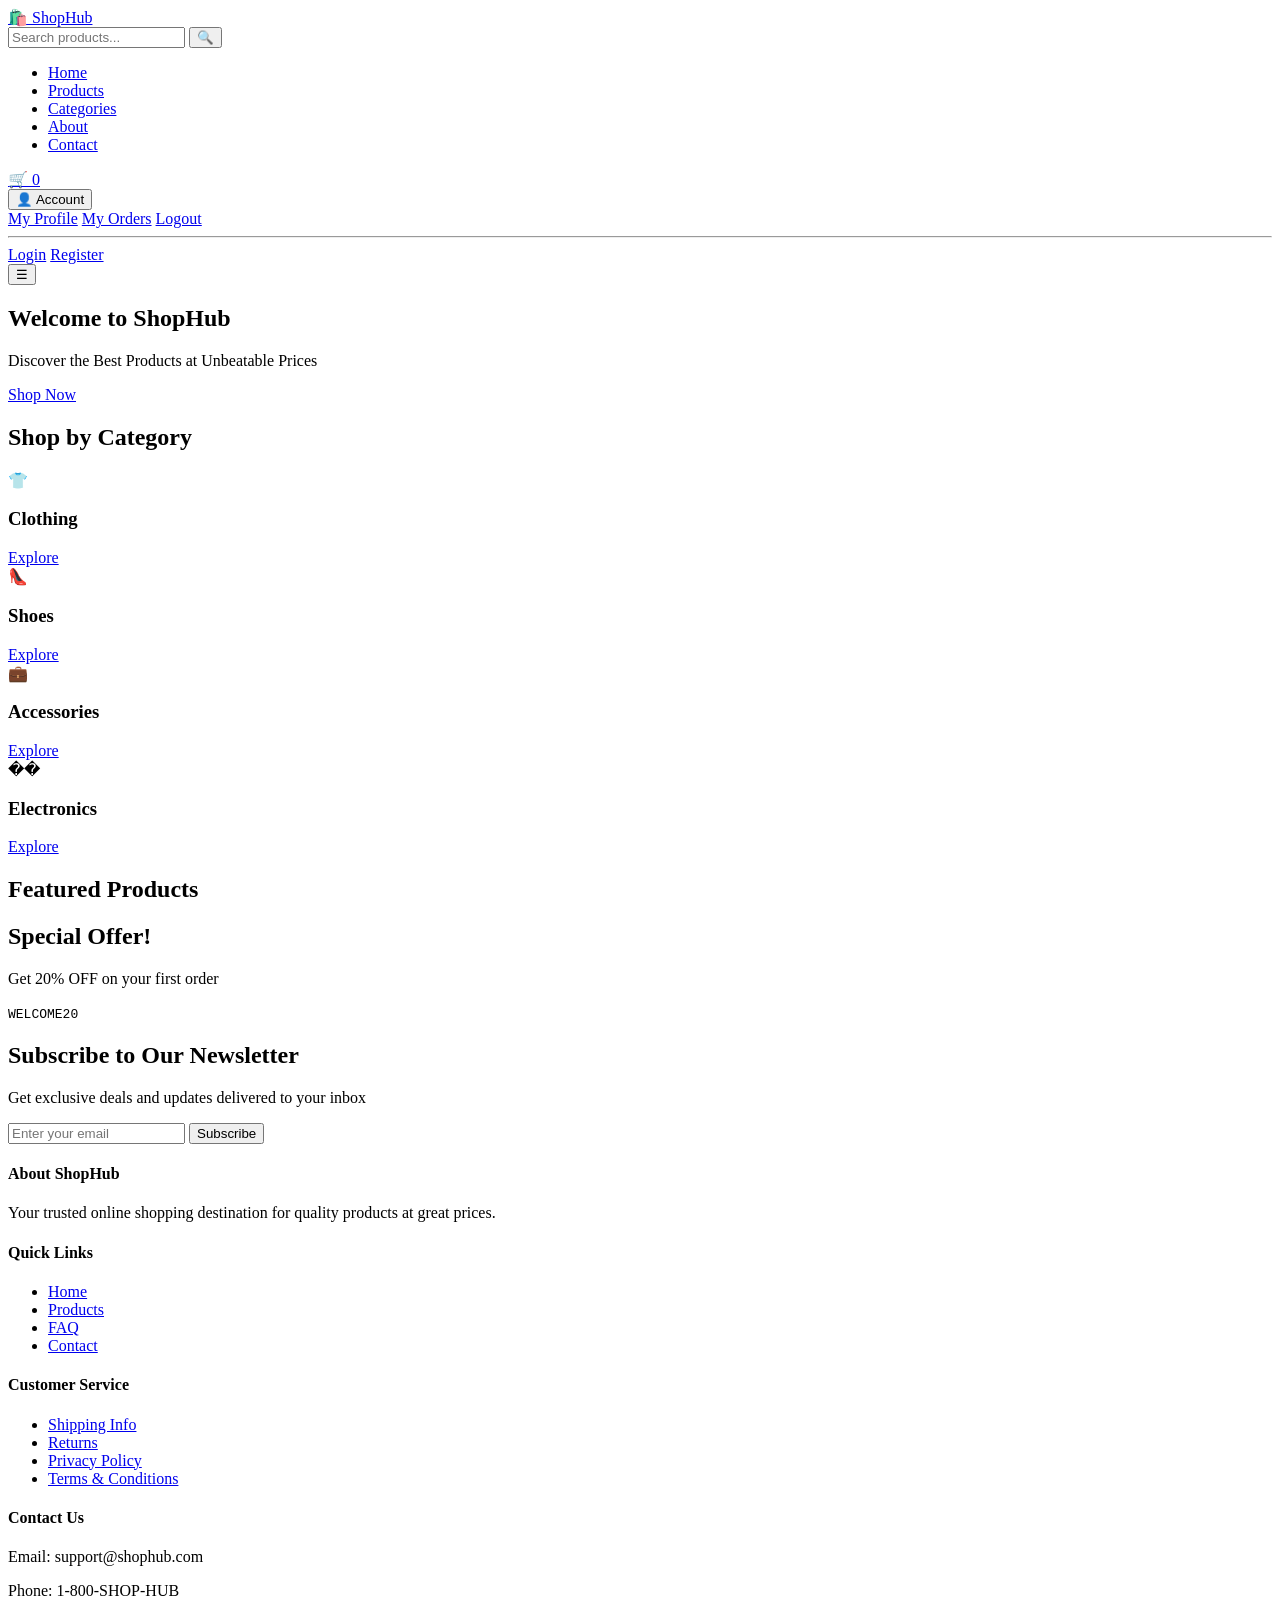
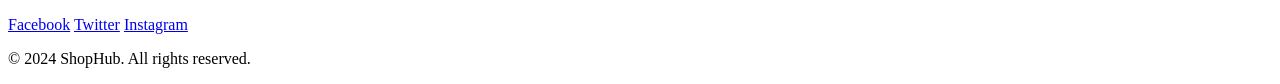
==== index.html @ 8fd5e882 "Add files via upload" ====
<!DOCTYPE html>
<html lang="en">
<head>
    <meta charset="UTF-8">
    <meta name="viewport" content="width=device-width, initial-scale=1.0">
    <title>ShopHub - Premium Online Store</title>
    <link rel="stylesheet" href="css/styles.css">
    <link rel="stylesheet" href="css/header.css">
    <link rel="stylesheet" href="css/footer.css">
    <link rel="stylesheet" href="css/responsive.css">
</head>
<body>
    <!-- Header Navigation -->
    <header class="header" id="header">
        <nav class="navbar">
            <div class="nav-container">
                <!-- Logo -->
                <div class="logo">
                    <a href="index.html">
                        <span class="logo-icon">🛍️</span>
                        <span class="logo-text">ShopHub</span>
                    </a>
                </div>

                <!-- Search Bar -->
                <div class="search-bar">
                    <input type="text" id="searchInput" placeholder="Search products..." class="search-input">
                    <button class="search-btn">🔍</button>
                </div>

                <!-- Nav Links -->
                <ul class="nav-links">
                    <li><a href="index.html" class="active">Home</a></li>
                    <li><a href="pages/products.html">Products</a></li>
                    <li><a href="#">Categories</a></li>
                    <li><a href="#">About</a></li>
                    <li><a href="#">Contact</a></li>
                </ul>

                <!-- User Menu -->
                <div class="user-menu">
                    <a href="pages/cart.html" class="cart-icon">
                        🛒 <span class="cart-count" id="cartCount">0</span>
                    </a>
                    <div class="dropdown">
                        <button class="user-btn" id="userBtn">👤 Account</button>
                        <div class="dropdown-content" id="userDropdown">
                            <a href="pages/profile.html">My Profile</a>
                            <a href="pages/orders.html">My Orders</a>
                            <a href="#" onclick="logout()">Logout</a>
                            <hr>
                            <a href="pages/login.html">Login</a>
                            <a href="pages/register.html">Register</a>
                        </div>
                    </div>
                    <button class="menu-toggle" id="menuToggle">☰</button>
                </div>
            </div>
        </nav>
    </header>

    <!-- Hero Section -->
    <section class="hero">
        <div class="hero-content">
            <h1>Welcome to ShopHub</h1>
            <p>Discover the Best Products at Unbeatable Prices</p>
            <a href="pages/products.html" class="btn btn-primary btn-large">Shop Now</a>
        </div>
    </section>

    <!-- Featured Categories -->
    <section class="featured-categories">
        <div class="container">
            <h2>Shop by Category</h2>
            <div class="categories-grid">
                <div class="category-card">
                    <div class="category-icon">👕</div>
                    <h3>Clothing</h3>
                    <a href="pages/products.html?category=clothing">Explore</a>
                </div>
                <div class="category-card">
                    <div class="category-icon">👠</div>
                    <h3>Shoes</h3>
                    <a href="pages/products.html?category=shoes">Explore</a>
                </div>
                <div class="category-card">
                    <div class="category-icon">💼</div>
                    <h3>Accessories</h3>
                    <a href="pages/products.html?category=accessories">Explore</a>
                </div>
                <div class="category-card">
                    <div class="category-icon">��</div>
                    <h3>Electronics</h3>
                    <a href="pages/products.html?category=electronics">Explore</a>
                </div>
            </div>
        </div>
    </section>

    <!-- Featured Products -->
    <section class="featured-products">
        <div class="container">
            <h2>Featured Products</h2>
            <div class="products-grid" id="featuredProducts">
                <!-- Loaded via JavaScript -->
            </div>
        </div>
    </section>

    <!-- Promotional Banner -->
    <section class="promo-banner">
        <div class="container">
            <div class="promo-content">
                <h2>Special Offer!</h2>
                <p>Get 20% OFF on your first order</p>
                <code class="promo-code">WELCOME20</code>
            </div>
        </div>
    </section>

    <!-- Newsletter Section -->
    <section class="newsletter">
        <div class="container">
            <h2>Subscribe to Our Newsletter</h2>
            <p>Get exclusive deals and updates delivered to your inbox</p>
            <form class="newsletter-form" id="newsletterForm">
                <input type="email" placeholder="Enter your email" required>
                <button type="submit" class="btn btn-primary">Subscribe</button>
            </form>
        </div>
    </section>

    <!-- Footer -->
    <footer class="footer" id="footer">
        <div class="container">
            <div class="footer-grid">
                <div class="footer-section">
                    <h4>About ShopHub</h4>
                    <p>Your trusted online shopping destination for quality products at great prices.</p>
                </div>
                <div class="footer-section">
                    <h4>Quick Links</h4>
                    <ul>
                        <li><a href="#">Home</a></li>
                        <li><a href="#">Products</a></li>
                        <li><a href="#">FAQ</a></li>
                        <li><a href="#">Contact</a></li>
                    </ul>
                </div>
                <div class="footer-section">
                    <h4>Customer Service</h4>
                    <ul>
                        <li><a href="#">Shipping Info</a></li>
                        <li><a href="#">Returns</a></li>
                        <li><a href="#">Privacy Policy</a></li>
                        <li><a href="#">Terms & Conditions</a></li>
                    </ul>
                </div>
                <div class="footer-section">
                    <h4>Contact Us</h4>
                    <p>Email: support@shophub.com</p>
                    <p>Phone: 1-800-SHOP-HUB</p>
                    <div class="social-links">
                        <a href="#">Facebook</a>
                        <a href="#">Twitter</a>
                        <a href="#">Instagram</a>
                    </div>
                </div>
            </div>
            <div class="footer-bottom">
                <p>&copy; 2024 ShopHub. All rights reserved.</p>
            </div>
        </div>
    </footer>

    <!-- Scripts -->
    <script src="js/utils.js"></script>
    <script src="js/api.js"></script>
    <script src="js/cart.js"></script>
    <script src="js/auth.js"></script>
    <script src="js/ui.js"></script>
    <script src="js/main.js"></script>
    <script>
        document.addEventListener('DOMContentLoaded', () => {
            // Load featured products
            loadFeaturedProducts();
            // Update cart count
            updateCartCount();
            // Setup user menu
            setupUserMenu();
        });

        function loadFeaturedProducts() {
            const products = getProducts().slice(0, 8);
            const container = document.getElementById('featuredProducts');
            
            container.innerHTML = products.map(product => `
                <div class="product-card">
                    <div class="product-image">
                        <img src="${product.image}" alt="${product.name}">
                        ${product.discount ? `<span class="discount-badge">-${product.discount}%</span>` : ''}
                    </div>
                    <div class="product-info">
                        <h3>${product.name}</h3>
                        <p class="product-category">${product.category}</p>
                        <div class="product-rating">
                            ${'⭐'.repeat(product.rating)}<span class="rating-text">${product.rating}/5</span>
                        </div>
                        <div class="product-price">
                            ${product.oldPrice ? `<span class="old-price">$${product.oldPrice}</span>` : ''}
                            <span class="current-price">$${product.price}</span>
                        </div>
                        <button class="btn btn-small" onclick="addToCart(${product.id})">Add to Cart</button>
                    </div>
                </div>
            `).join('');
        }

        function setupUserMenu() {
            const userBtn = document.getElementById('userBtn');
            const dropdown = document.getElementById('userDropdown');

            userBtn.addEventListener('click', () => {
                dropdown.classList.toggle('show');
            });

            window.addEventListener('click', (e) => {
                if (!e.target.matches('.user-btn')) {
                    dropdown.classList.remove('show');
                }
            });
        }
    </script>
</body>
</html>
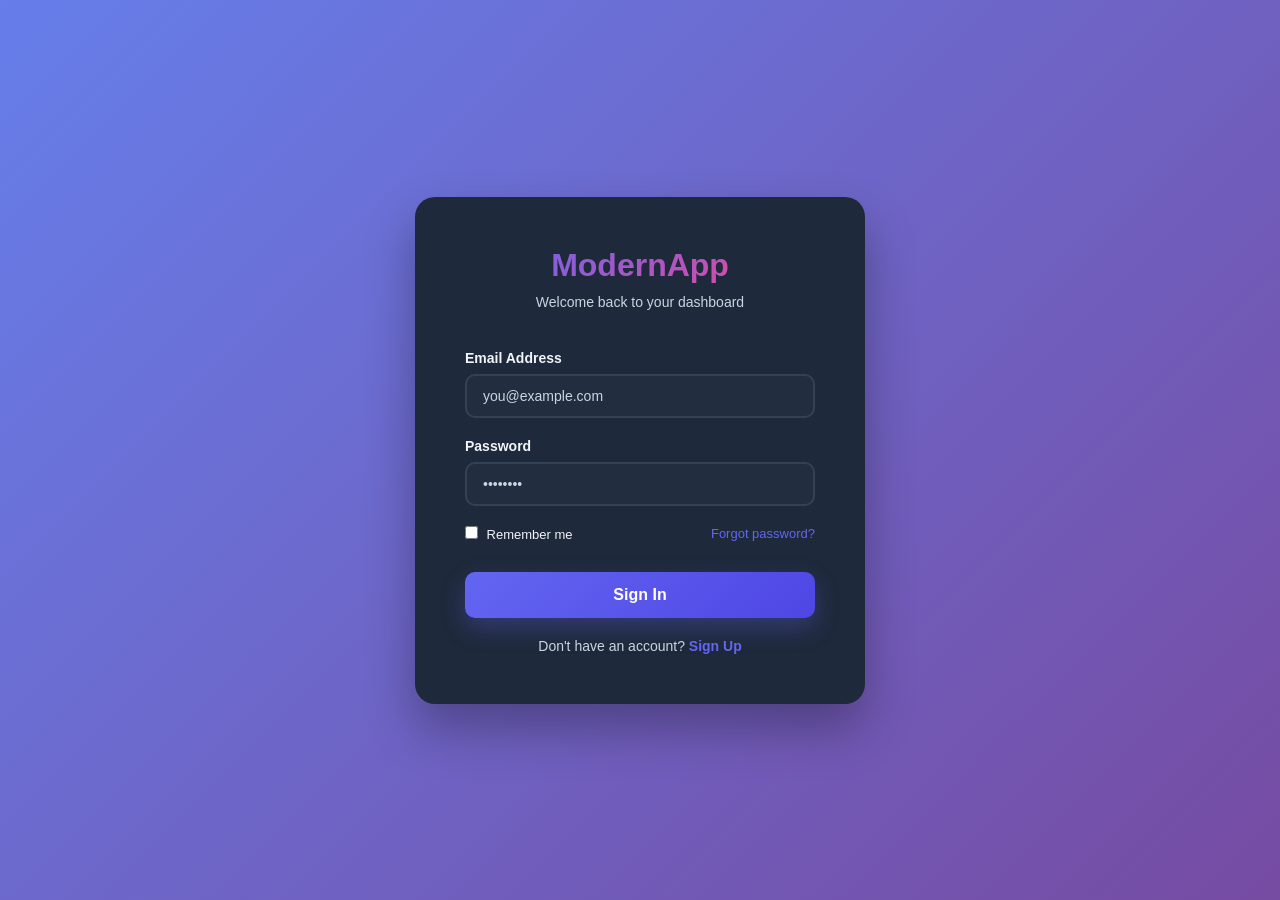
==== commit c960ce89: "Add files via upload" ====
--- a/index.html
+++ b/index.html
@@ -1,235 +1,1947 @@
-<!DOCTYPE html>
-<html lang="en">
-<head>
-    <meta charset="UTF-8">
-    <meta name="viewport" content="width=device-width, initial-scale=1.0">
-    <title>ShopHub - Premium Online Store</title>
-    <link rel="stylesheet" href="css/styles.css">
-    <link rel="stylesheet" href="css/header.css">
-    <link rel="stylesheet" href="css/footer.css">
-    <link rel="stylesheet" href="css/responsive.css">
-</head>
-<body>
-    <!-- Header Navigation -->
-    <header class="header" id="header">
-        <nav class="navbar">
-            <div class="nav-container">
-                <!-- Logo -->
-                <div class="logo">
-                    <a href="index.html">
-                        <span class="logo-icon">🛍️</span>
-                        <span class="logo-text">ShopHub</span>
-                    </a>
-                </div>
-
-                <!-- Search Bar -->
-                <div class="search-bar">
-                    <input type="text" id="searchInput" placeholder="Search products..." class="search-input">
-                    <button class="search-btn">🔍</button>
-                </div>
-
-                <!-- Nav Links -->
-                <ul class="nav-links">
-                    <li><a href="index.html" class="active">Home</a></li>
-                    <li><a href="pages/products.html">Products</a></li>
-                    <li><a href="#">Categories</a></li>
-                    <li><a href="#">About</a></li>
-                    <li><a href="#">Contact</a></li>
-                </ul>
-
-                <!-- User Menu -->
-                <div class="user-menu">
-                    <a href="pages/cart.html" class="cart-icon">
-                        🛒 <span class="cart-count" id="cartCount">0</span>
-                    </a>
-                    <div class="dropdown">
-                        <button class="user-btn" id="userBtn">👤 Account</button>
-                        <div class="dropdown-content" id="userDropdown">
-                            <a href="pages/profile.html">My Profile</a>
-                            <a href="pages/orders.html">My Orders</a>
-                            <a href="#" onclick="logout()">Logout</a>
-                            <hr>
-                            <a href="pages/login.html">Login</a>
-                            <a href="pages/register.html">Register</a>
-                        </div>
-                    </div>
-                    <button class="menu-toggle" id="menuToggle">☰</button>
-                </div>
-            </div>
-        </nav>
-    </header>
-
-    <!-- Hero Section -->
-    <section class="hero">
-        <div class="hero-content">
-            <h1>Welcome to ShopHub</h1>
-            <p>Discover the Best Products at Unbeatable Prices</p>
-            <a href="pages/products.html" class="btn btn-primary btn-large">Shop Now</a>
-        </div>
-    </section>
-
-    <!-- Featured Categories -->
-    <section class="featured-categories">
-        <div class="container">
-            <h2>Shop by Category</h2>
-            <div class="categories-grid">
-                <div class="category-card">
-                    <div class="category-icon">👕</div>
-                    <h3>Clothing</h3>
-                    <a href="pages/products.html?category=clothing">Explore</a>
-                </div>
-                <div class="category-card">
-                    <div class="category-icon">👠</div>
-                    <h3>Shoes</h3>
-                    <a href="pages/products.html?category=shoes">Explore</a>
-                </div>
-                <div class="category-card">
-                    <div class="category-icon">💼</div>
-                    <h3>Accessories</h3>
-                    <a href="pages/products.html?category=accessories">Explore</a>
-                </div>
-                <div class="category-card">
-                    <div class="category-icon">��</div>
-                    <h3>Electronics</h3>
-                    <a href="pages/products.html?category=electronics">Explore</a>
-                </div>
-            </div>
-        </div>
-    </section>
-
-    <!-- Featured Products -->
-    <section class="featured-products">
-        <div class="container">
-            <h2>Featured Products</h2>
-            <div class="products-grid" id="featuredProducts">
-                <!-- Loaded via JavaScript -->
-            </div>
-        </div>
-    </section>
-
-    <!-- Promotional Banner -->
-    <section class="promo-banner">
-        <div class="container">
-            <div class="promo-content">
-                <h2>Special Offer!</h2>
-                <p>Get 20% OFF on your first order</p>
-                <code class="promo-code">WELCOME20</code>
-            </div>
-        </div>
-    </section>
-
-    <!-- Newsletter Section -->
-    <section class="newsletter">
-        <div class="container">
-            <h2>Subscribe to Our Newsletter</h2>
-            <p>Get exclusive deals and updates delivered to your inbox</p>
-            <form class="newsletter-form" id="newsletterForm">
-                <input type="email" placeholder="Enter your email" required>
-                <button type="submit" class="btn btn-primary">Subscribe</button>
-            </form>
-        </div>
-    </section>
-
-    <!-- Footer -->
-    <footer class="footer" id="footer">
-        <div class="container">
-            <div class="footer-grid">
-                <div class="footer-section">
-                    <h4>About ShopHub</h4>
-                    <p>Your trusted online shopping destination for quality products at great prices.</p>
-                </div>
-                <div class="footer-section">
-                    <h4>Quick Links</h4>
-                    <ul>
-                        <li><a href="#">Home</a></li>
-                        <li><a href="#">Products</a></li>
-                        <li><a href="#">FAQ</a></li>
-                        <li><a href="#">Contact</a></li>
-                    </ul>
-                </div>
-                <div class="footer-section">
-                    <h4>Customer Service</h4>
-                    <ul>
-                        <li><a href="#">Shipping Info</a></li>
-                        <li><a href="#">Returns</a></li>
-                        <li><a href="#">Privacy Policy</a></li>
-                        <li><a href="#">Terms & Conditions</a></li>
-                    </ul>
-                </div>
-                <div class="footer-section">
-                    <h4>Contact Us</h4>
-                    <p>Email: support@shophub.com</p>
-                    <p>Phone: 1-800-SHOP-HUB</p>
-                    <div class="social-links">
-                        <a href="#">Facebook</a>
-                        <a href="#">Twitter</a>
-                        <a href="#">Instagram</a>
-                    </div>
-                </div>
-            </div>
-            <div class="footer-bottom">
-                <p>&copy; 2024 ShopHub. All rights reserved.</p>
-            </div>
-        </div>
-    </footer>
-
-    <!-- Scripts -->
-    <script src="js/utils.js"></script>
-    <script src="js/api.js"></script>
-    <script src="js/cart.js"></script>
-    <script src="js/auth.js"></script>
-    <script src="js/ui.js"></script>
-    <script src="js/main.js"></script>
-    <script>
-        document.addEventListener('DOMContentLoaded', () => {
-            // Load featured products
-            loadFeaturedProducts();
-            // Update cart count
-            updateCartCount();
-            // Setup user menu
-            setupUserMenu();
-        });
-
-        function loadFeaturedProducts() {
-            const products = getProducts().slice(0, 8);
-            const container = document.getElementById('featuredProducts');
-            
-            container.innerHTML = products.map(product => `
-                <div class="product-card">
-                    <div class="product-image">
-                        <img src="${product.image}" alt="${product.name}">
-                        ${product.discount ? `<span class="discount-badge">-${product.discount}%</span>` : ''}
-                    </div>
-                    <div class="product-info">
-                        <h3>${product.name}</h3>
-                        <p class="product-category">${product.category}</p>
-                        <div class="product-rating">
-                            ${'⭐'.repeat(product.rating)}<span class="rating-text">${product.rating}/5</span>
-                        </div>
-                        <div class="product-price">
-                            ${product.oldPrice ? `<span class="old-price">$${product.oldPrice}</span>` : ''}
-                            <span class="current-price">$${product.price}</span>
-                        </div>
-                        <button class="btn btn-small" onclick="addToCart(${product.id})">Add to Cart</button>
-                    </div>
-                </div>
-            `).join('');
-        }
-
-        function setupUserMenu() {
-            const userBtn = document.getElementById('userBtn');
-            const dropdown = document.getElementById('userDropdown');
-
-            userBtn.addEventListener('click', () => {
-                dropdown.classList.toggle('show');
-            });
-
-            window.addEventListener('click', (e) => {
-                if (!e.target.matches('.user-btn')) {
-                    dropdown.classList.remove('show');
-                }
-            });
-        }
-    </script>
-</body>
+<!DOCTYPE html>
+<html lang="en">
+<head>
+    <meta charset="UTF-8">
+    <meta name="viewport" content="width=device-width, initial-scale=1.0">
+    <title>ModernApp - Dashboard</title>
+    <style>
+        * {
+            margin: 0;
+            padding: 0;
+            box-sizing: border-box;
+        }
+
+        :root {
+            --primary-color: #6366f1;
+            --primary-dark: #4f46e5;
+            --secondary-color: #ec4899;
+            --success-color: #10b981;
+            --warning-color: #f59e0b;
+            --danger-color: #ef4444;
+            --dark-bg: #0f172a;
+            --card-bg: #1e293b;
+            --text-primary: #f1f5f9;
+            --text-secondary: #cbd5e1;
+            --border-color: #334155;
+        }
+
+        body {
+            font-family: 'Segoe UI', Tahoma, Geneva, Verdana, sans-serif;
+            background: linear-gradient(135deg, #0f172a 0%, #1e1b4b 100%);
+            color: var(--text-primary);
+            min-height: 100vh;
+            overflow-x: hidden;
+        }
+
+        /* ============ LOGIN PAGE ============ */
+        .login-container {
+            display: flex;
+            justify-content: center;
+            align-items: center;
+            min-height: 100vh;
+            padding: 20px;
+            background: linear-gradient(135deg, #667eea 0%, #764ba2 100%);
+        }
+
+        .login-box {
+            background: var(--card-bg);
+            border-radius: 20px;
+            padding: 50px;
+            width: 100%;
+            max-width: 450px;
+            box-shadow: 0 25px 50px rgba(0, 0, 0, 0.3);
+            animation: slideIn 0.5s ease-out;
+        }
+
+        @keyframes slideIn {
+            from {
+                opacity: 0;
+                transform: translateY(-30px);
+            }
+            to {
+                opacity: 1;
+                transform: translateY(0);
+            }
+        }
+
+        .login-header {
+            text-align: center;
+            margin-bottom: 40px;
+        }
+
+        .login-header h1 {
+            font-size: 32px;
+            margin-bottom: 10px;
+            background: linear-gradient(135deg, var(--primary-color), var(--secondary-color));
+            -webkit-background-clip: text;
+            -webkit-text-fill-color: transparent;
+            background-clip: text;
+        }
+
+        .login-header p {
+            color: var(--text-secondary);
+            font-size: 14px;
+        }
+
+        .form-group {
+            margin-bottom: 20px;
+        }
+
+        .form-group label {
+            display: block;
+            margin-bottom: 8px;
+            color: var(--text-primary);
+            font-weight: 600;
+            font-size: 14px;
+        }
+
+        .form-group input {
+            width: 100%;
+            padding: 12px 16px;
+            border: 2px solid var(--border-color);
+            border-radius: 10px;
+            background: rgba(71, 85, 105, 0.1);
+            color: var(--text-primary);
+            font-size: 14px;
+            transition: all 0.3s ease;
+        }
+
+        .form-group input:focus {
+            outline: none;
+            border-color: var(--primary-color);
+            background: rgba(99, 102, 241, 0.1);
+            box-shadow: 0 0 0 3px rgba(99, 102, 241, 0.1);
+        }
+
+        .form-group input::placeholder {
+            color: var(--text-secondary);
+        }
+
+        .remember-forgot {
+            display: flex;
+            justify-content: space-between;
+            align-items: center;
+            margin-bottom: 30px;
+            font-size: 13px;
+        }
+
+        .remember-forgot input[type="checkbox"] {
+            width: auto;
+            margin-right: 5px;
+            cursor: pointer;
+        }
+
+        .remember-forgot a {
+            color: var(--primary-color);
+            text-decoration: none;
+            transition: color 0.3s ease;
+        }
+
+        .remember-forgot a:hover {
+            color: var(--secondary-color);
+        }
+
+        .login-btn {
+            width: 100%;
+            padding: 14px;
+            background: linear-gradient(135deg, var(--primary-color), var(--primary-dark));
+            color: white;
+            border: none;
+            border-radius: 10px;
+            font-size: 16px;
+            font-weight: 600;
+            cursor: pointer;
+            transition: all 0.3s ease;
+            box-shadow: 0 10px 25px rgba(99, 102, 241, 0.3);
+        }
+
+        .login-btn:hover {
+            transform: translateY(-2px);
+            box-shadow: 0 15px 35px rgba(99, 102, 241, 0.4);
+        }
+
+        .login-btn:active {
+            transform: translateY(0);
+        }
+
+        .signup-link {
+            text-align: center;
+            margin-top: 20px;
+            font-size: 14px;
+            color: var(--text-secondary);
+        }
+
+        .signup-link a {
+            color: var(--primary-color);
+            text-decoration: none;
+            font-weight: 600;
+            transition: color 0.3s ease;
+        }
+
+        .signup-link a:hover {
+            color: var(--secondary-color);
+        }
+
+        /* ============ MAIN APP ============ */
+        .app-container {
+            display: none;
+            background: linear-gradient(135deg, #0f172a 0%, #1e1b4b 100%);
+            min-height: 100vh;
+        }
+
+        .app-container.show {
+            display: flex;
+        }
+
+        /* Sidebar */
+        .sidebar {
+            width: 280px;
+            background: var(--card-bg);
+            border-right: 1px solid var(--border-color);
+            padding: 30px 20px;
+            position: fixed;
+            height: 100vh;
+            overflow-y: auto;
+            box-shadow: 2px 0 15px rgba(0, 0, 0, 0.2);
+        }
+
+        .sidebar::-webkit-scrollbar {
+            width: 6px;
+        }
+
+        .sidebar::-webkit-scrollbar-track {
+            background: transparent;
+        }
+
+        .sidebar::-webkit-scrollbar-thumb {
+            background: var(--border-color);
+            border-radius: 3px;
+        }
+
+        .logo {
+            display: flex;
+            align-items: center;
+            gap: 10px;
+            margin-bottom: 40px;
+            font-size: 24px;
+            font-weight: 700;
+            background: linear-gradient(135deg, var(--primary-color), var(--secondary-color));
+            -webkit-background-clip: text;
+            -webkit-text-fill-color: transparent;
+            background-clip: text;
+        }
+
+        .nav-menu {
+            list-style: none;
+            margin-bottom: 30px;
+        }
+
+        .nav-item {
+            margin-bottom: 10px;
+        }
+
+        .nav-link {
+            display: flex;
+            align-items: center;
+            gap: 12px;
+            padding: 12px 16px;
+            color: var(--text-secondary);
+            text-decoration: none;
+            border-radius: 10px;
+            transition: all 0.3s ease;
+            cursor: pointer;
+            font-size: 15px;
+        }
+
+        .nav-link:hover {
+            background: rgba(99, 102, 241, 0.1);
+            color: var(--primary-color);
+        }
+
+        .nav-link.active {
+            background: linear-gradient(135deg, rgba(99, 102, 241, 0.2), rgba(236, 72, 153, 0.1));
+            color: var(--primary-color);
+            font-weight: 600;
+        }
+
+        .nav-link svg {
+            width: 20px;
+            height: 20px;
+        }
+
+        .sidebar-footer {
+            border-top: 1px solid var(--border-color);
+            padding-top: 20px;
+            margin-top: 20px;
+        }
+
+        .logout-btn {
+            width: 100%;
+            padding: 10px;
+            background: rgba(239, 68, 68, 0.1);
+            color: var(--danger-color);
+            border: 1px solid var(--danger-color);
+            border-radius: 8px;
+            cursor: pointer;
+            font-weight: 600;
+            transition: all 0.3s ease;
+            font-size: 14px;
+        }
+
+        .logout-btn:hover {
+            background: var(--danger-color);
+            color: white;
+        }
+
+        /* Main Content */
+        .main-content {
+            margin-left: 280px;
+            padding: 40px;
+            flex: 1;
+        }
+
+        .header {
+            display: flex;
+            justify-content: space-between;
+            align-items: center;
+            margin-bottom: 40px;
+        }
+
+        .header-left h1 {
+            font-size: 32px;
+            margin-bottom: 5px;
+        }
+
+        .header-left p {
+            color: var(--text-secondary);
+            font-size: 14px;
+        }
+
+        .header-right {
+            display: flex;
+            gap: 20px;
+            align-items: center;
+        }
+
+        .search-box {
+            background: var(--card-bg);
+            border: 1px solid var(--border-color);
+            border-radius: 10px;
+            padding: 10px 16px;
+            width: 300px;
+            color: var(--text-primary);
+            font-size: 14px;
+        }
+
+        .search-box::placeholder {
+            color: var(--text-secondary);
+        }
+
+        .user-avatar {
+            width: 45px;
+            height: 45px;
+            border-radius: 50%;
+            background: linear-gradient(135deg, var(--primary-color), var(--secondary-color));
+            display: flex;
+            align-items: center;
+            justify-content: center;
+            font-size: 20px;
+            font-weight: 600;
+            cursor: pointer;
+            transition: transform 0.3s ease;
+        }
+
+        .user-avatar:hover {
+            transform: scale(1.1);
+        }
+
+        /* Content Grid */
+        .content-grid {
+            display: grid;
+            grid-template-columns: repeat(auto-fit, minmax(300px, 1fr));
+            gap: 20px;
+            margin-bottom: 30px;
+        }
+
+        .card {
+            background: var(--card-bg);
+            border: 1px solid var(--border-color);
+            border-radius: 15px;
+            padding: 25px;
+            transition: all 0.3s ease;
+            position: relative;
+            overflow: hidden;
+        }
+
+        .card::before {
+            content: '';
+            position: absolute;
+            top: 0;
+            left: 0;
+            right: 0;
+            height: 3px;
+            background: linear-gradient(90deg, var(--primary-color), var(--secondary-color));
+            transform: scaleX(0);
+            transform-origin: left;
+            transition: transform 0.3s ease;
+        }
+
+        .card:hover {
+            border-color: var(--primary-color);
+            box-shadow: 0 10px 30px rgba(99, 102, 241, 0.1);
+            transform: translateY(-5px);
+        }
+
+        .card:hover::before {
+            transform: scaleX(1);
+        }
+
+        .card-title {
+            display: flex;
+            align-items: center;
+            gap: 10px;
+            margin-bottom: 15px;
+            font-size: 16px;
+            font-weight: 600;
+            color: var(--text-primary);
+        }
+
+        .card-icon {
+            width: 30px;
+            height: 30px;
+            background: rgba(99, 102, 241, 0.1);
+            border-radius: 8px;
+            display: flex;
+            align-items: center;
+            justify-content: center;
+            font-size: 16px;
+        }
+
+        .card-value {
+            font-size: 32px;
+            font-weight: 700;
+            background: linear-gradient(135deg, var(--primary-color), var(--secondary-color));
+            -webkit-background-clip: text;
+            -webkit-text-fill-color: transparent;
+            background-clip: text;
+            margin-bottom: 10px;
+        }
+
+        .card-subtitle {
+            color: var(--text-secondary);
+            font-size: 13px;
+        }
+
+        /* Wallet Card Special Styling */
+        .wallet-card {
+            grid-column: span 1;
+            background: linear-gradient(135deg, var(--card-bg), rgba(99, 102, 241, 0.05));
+            border: 2px solid var(--primary-color);
+        }
+
+        .wallet-card:hover {
+            box-shadow: 0 10px 30px rgba(99, 102, 241, 0.2);
+        }
+
+        .wallet-actions {
+            display: flex;
+            gap: 10px;
+            margin-top: 20px;
+        }
+
+        .wallet-btn {
+            flex: 1;
+            padding: 8px 12px;
+            background: rgba(99, 102, 241, 0.1);
+            border: 1px solid var(--primary-color);
+            color: var(--primary-color);
+            border-radius: 8px;
+            font-size: 12px;
+            font-weight: 600;
+            cursor: pointer;
+            transition: all 0.3s ease;
+        }
+
+        .wallet-btn:hover {
+            background: var(--primary-color);
+            color: white;
+        }
+
+        /* Sections */
+        .section {
+            display: none;
+        }
+
+        .section.active {
+            display: block;
+            animation: fadeIn 0.3s ease-out;
+        }
+
+        @keyframes fadeIn {
+            from {
+                opacity: 0;
+                transform: translateY(10px);
+            }
+            to {
+                opacity: 1;
+                transform: translateY(0);
+            }
+        }
+
+        /* Dashboard Section */
+        .stats-grid {
+            display: grid;
+            grid-template-columns: repeat(4, 1fr);
+            gap: 20px;
+            margin-bottom: 30px;
+        }
+
+        .stat-card {
+            background: var(--card-bg);
+            padding: 20px;
+            border-radius: 12px;
+            border: 1px solid var(--border-color);
+            text-align: center;
+        }
+
+        .stat-label {
+            color: var(--text-secondary);
+            font-size: 13px;
+            margin-bottom: 8px;
+        }
+
+        .stat-value {
+            font-size: 28px;
+            font-weight: 700;
+            color: var(--primary-color);
+        }
+
+        /* Profile Section */
+        .profile-header {
+            background: var(--card-bg);
+            border-radius: 15px;
+            padding: 40px;
+            margin-bottom: 30px;
+            text-align: center;
+            border: 1px solid var(--border-color);
+        }
+
+        .profile-avatar {
+            width: 120px;
+            height: 120px;
+            border-radius: 50%;
+            background: linear-gradient(135deg, var(--primary-color), var(--secondary-color));
+            display: flex;
+            align-items: center;
+            justify-content: center;
+            font-size: 50px;
+            margin: 0 auto 20px;
+            box-shadow: 0 10px 30px rgba(99, 102, 241, 0.3);
+        }
+
+        .profile-name {
+            font-size: 28px;
+            font-weight: 700;
+            margin-bottom: 5px;
+        }
+
+        .profile-email {
+            color: var(--text-secondary);
+            margin-bottom: 20px;
+        }
+
+        .profile-stats {
+            display: grid;
+            grid-template-columns: repeat(3, 1fr);
+            gap: 20px;
+            margin-top: 30px;
+            padding-top: 30px;
+            border-top: 1px solid var(--border-color);
+        }
+
+        .profile-stat {
+            text-align: center;
+        }
+
+        .profile-stat-value {
+            font-size: 24px;
+            font-weight: 700;
+            color: var(--primary-color);
+            margin-bottom: 5px;
+        }
+
+        .profile-stat-label {
+            color: var(--text-secondary);
+            font-size: 13px;
+        }
+
+        .profile-details {
+            display: grid;
+            grid-template-columns: repeat(2, 1fr);
+            gap: 20px;
+            margin-bottom: 30px;
+        }
+
+        .profile-field {
+            background: var(--card-bg);
+            padding: 20px;
+            border-radius: 12px;
+            border: 1px solid var(--border-color);
+        }
+
+        .profile-field label {
+            display: block;
+            color: var(--text-secondary);
+            font-size: 12px;
+            margin-bottom: 8px;
+            font-weight: 600;
+            text-transform: uppercase;
+        }
+
+        .profile-field input,
+        .profile-field select {
+            width: 100%;
+            padding: 10px;
+            background: rgba(71, 85, 105, 0.1);
+            border: 1px solid var(--border-color);
+            border-radius: 8px;
+            color: var(--text-primary);
+            font-size: 14px;
+        }
+
+        .profile-field input:focus,
+        .profile-field select:focus {
+            outline: none;
+            border-color: var(--primary-color);
+            background: rgba(99, 102, 241, 0.1);
+        }
+
+        .profile-actions {
+            display: flex;
+            gap: 15px;
+            margin-top: 30px;
+        }
+
+        .btn-primary,
+        .btn-secondary {
+            flex: 1;
+            padding: 12px 20px;
+            border-radius: 10px;
+            font-weight: 600;
+            font-size: 14px;
+            cursor: pointer;
+            transition: all 0.3s ease;
+            border: none;
+        }
+
+        .btn-primary {
+            background: linear-gradient(135deg, var(--primary-color), var(--primary-dark));
+            color: white;
+            box-shadow: 0 10px 25px rgba(99, 102, 241, 0.3);
+        }
+
+        .btn-primary:hover {
+            transform: translateY(-2px);
+            box-shadow: 0 15px 35px rgba(99, 102, 241, 0.4);
+        }
+
+        .btn-secondary {
+            background: rgba(99, 102, 241, 0.1);
+            color: var(--primary-color);
+            border: 1px solid var(--primary-color);
+        }
+
+        .btn-secondary:hover {
+            background: rgba(99, 102, 241, 0.2);
+        }
+
+        /* Wallet Section */
+        .wallet-container {
+            display: grid;
+            grid-template-columns: repeat(2, 1fr);
+            gap: 30px;
+        }
+
+        .wallet-main {
+            grid-column: 1 / -1;
+        }
+
+        .wallet-card-big {
+            background: linear-gradient(135deg, var(--primary-color), var(--secondary-color));
+            border-radius: 20px;
+            padding: 40px;
+            color: white;
+            box-shadow: 0 20px 50px rgba(99, 102, 241, 0.3);
+            position: relative;
+            overflow: hidden;
+        }
+
+        .wallet-card-big::before {
+            content: '';
+            position: absolute;
+            top: -50%;
+            right: -50%;
+            width: 400px;
+            height: 400px;
+            background: rgba(255, 255, 255, 0.1);
+            border-radius: 50%;
+        }
+
+        .wallet-card-big-content {
+            position: relative;
+            z-index: 1;
+        }
+
+        .wallet-label {
+            font-size: 12px;
+            opacity: 0.9;
+            margin-bottom: 10px;
+            text-transform: uppercase;
+            letter-spacing: 1px;
+        }
+
+        .wallet-balance {
+            font-size: 48px;
+            font-weight: 700;
+            margin-bottom: 30px;
+        }
+
+        .wallet-details {
+            display: flex;
+            justify-content: space-between;
+            align-items: flex-end;
+        }
+
+        .wallet-info {
+            display: flex;
+            gap: 20px;
+        }
+
+        .wallet-info-item {
+            display: flex;
+            flex-direction: column;
+        }
+
+        .wallet-info-label {
+            font-size: 10px;
+            opacity: 0.8;
+            text-transform: uppercase;
+            letter-spacing: 0.5px;
+            margin-bottom: 5px;
+        }
+
+        .wallet-info-value {
+            font-size: 16px;
+            font-weight: 600;
+        }
+
+        .wallet-operations {
+            display: grid;
+            grid-template-columns: repeat(2, 1fr);
+            gap: 20px;
+        }
+
+        .wallet-op-card {
+            background: var(--card-bg);
+            padding: 20px;
+            border-radius: 12px;
+            border: 1px solid var(--border-color);
+            display: flex;
+            align-items: center;
+            gap: 15px;
+            cursor: pointer;
+            transition: all 0.3s ease;
+        }
+
+        .wallet-op-card:hover {
+            border-color: var(--primary-color);
+            box-shadow: 0 10px 30px rgba(99, 102, 241, 0.1);
+            transform: translateY(-5px);
+        }
+
+        .wallet-op-icon {
+            width: 50px;
+            height: 50px;
+            background: rgba(99, 102, 241, 0.1);
+            border-radius: 10px;
+            display: flex;
+            align-items: center;
+            justify-content: center;
+            font-size: 24px;
+        }
+
+        .wallet-op-info h3 {
+            font-size: 14px;
+            margin-bottom: 3px;
+        }
+
+        .wallet-op-info p {
+            font-size: 12px;
+            color: var(--text-secondary);
+        }
+
+        .transaction-list {
+            background: var(--card-bg);
+            border-radius: 12px;
+            padding: 20px;
+            border: 1px solid var(--border-color);
+            grid-column: 1 / -1;
+        }
+
+        .transaction-list h3 {
+            margin-bottom: 20px;
+        }
+
+        .transaction-item {
+            display: flex;
+            justify-content: space-between;
+            align-items: center;
+            padding: 15px 0;
+            border-bottom: 1px solid var(--border-color);
+        }
+
+        .transaction-item:last-child {
+            border-bottom: none;
+        }
+
+        .transaction-left {
+            display: flex;
+            gap: 12px;
+            align-items: center;
+        }
+
+        .transaction-icon {
+            width: 40px;
+            height: 40px;
+            background: rgba(99, 102, 241, 0.1);
+            border-radius: 8px;
+            display: flex;
+            align-items: center;
+            justify-content: center;
+            font-size: 18px;
+        }
+
+        .transaction-info h4 {
+            font-size: 14px;
+            margin-bottom: 3px;
+        }
+
+        .transaction-info p {
+            font-size: 12px;
+            color: var(--text-secondary);
+        }
+
+        .transaction-amount {
+            font-weight: 700;
+            font-size: 15px;
+        }
+
+        .transaction-amount.income {
+            color: var(--success-color);
+        }
+
+        .transaction-amount.expense {
+            color: var(--danger-color);
+        }
+
+        /* Toast Notifications */
+        .toast {
+            position: fixed;
+            bottom: 20px;
+            right: 20px;
+            background: var(--card-bg);
+            border: 1px solid var(--border-color);
+            padding: 16px 20px;
+            border-radius: 10px;
+            color: var(--text-primary);
+            box-shadow: 0 10px 30px rgba(0, 0, 0, 0.2);
+            animation: slideInUp 0.3s ease-out;
+            z-index: 2000;
+        }
+
+        @keyframes slideInUp {
+            from {
+                opacity: 0;
+                transform: translateY(50px);
+            }
+            to {
+                opacity: 1;
+                transform: translateY(0);
+            }
+        }
+
+        .toast.success {
+            border-color: var(--success-color);
+            background: rgba(16, 185, 129, 0.1);
+            color: var(--success-color);
+        }
+
+        .toast.error {
+            border-color: var(--danger-color);
+            background: rgba(239, 68, 68, 0.1);
+            color: var(--danger-color);
+        }
+
+        /* Responsive */
+        @media (max-width: 1200px) {
+            .stats-grid {
+                grid-template-columns: repeat(2, 1fr);
+            }
+
+            .profile-details {
+                grid-template-columns: 1fr;
+            }
+        }
+
+        @media (max-width: 768px) {
+            .sidebar {
+                position: fixed;
+                left: -280px;
+                z-index: 1000;
+                height: 100vh;
+                transition: left 0.3s ease;
+            }
+
+            .sidebar.active {
+                left: 0;
+            }
+
+            .main-content {
+                margin-left: 0;
+                padding: 20px;
+            }
+
+            .content-grid {
+                grid-template-columns: 1fr;
+            }
+
+            .stats-grid {
+                grid-template-columns: repeat(2, 1fr);
+            }
+
+            .header {
+                flex-direction: column;
+                gap: 20px;
+            }
+
+            .search-box {
+                width: 100%;
+            }
+
+            .wallet-container {
+                grid-template-columns: 1fr;
+            }
+
+            .profile-stats {
+                grid-template-columns: 1fr;
+            }
+
+            .wallet-operations {
+                grid-template-columns: 1fr;
+            }
+        }
+
+        @media (max-width: 480px) {
+            .sidebar {
+                width: 100%;
+                padding: 20px;
+            }
+
+            .login-box {
+                padding: 30px 20px;
+            }
+
+            .header-left h1 {
+                font-size: 24px;
+            }
+
+            .wallet-balance {
+                font-size: 32px;
+            }
+
+            .profile-avatar {
+                width: 80px;
+                height: 80px;
+                font-size: 36px;
+            }
+
+            .profile-name {
+                font-size: 20px;
+            }
+
+            .profile-field {
+                padding: 15px;
+            }
+        }
+    </style>
+</head>
+<body>
+    <!-- Login Page -->
+    <div class="login-container" id="loginPage">
+        <div class="login-box">
+            <div class="login-header">
+                <h1>ModernApp</h1>
+                <p>Welcome back to your dashboard</p>
+            </div>
+            <form id="loginForm">
+                <div class="form-group">
+                    <label for="email">Email Address</label>
+                    <input 
+                        type="email" 
+                        id="email" 
+                        placeholder="you@example.com" 
+                        required
+                    >
+                </div>
+                <div class="form-group">
+                    <label for="password">Password</label>
+                    <input 
+                        type="password" 
+                        id="password" 
+                        placeholder="••••••••" 
+                        required
+                    >
+                </div>
+                <div class="remember-forgot">
+                    <label>
+                        <input type="checkbox" id="remember"> Remember me
+                    </label>
+                    <a href="#">Forgot password?</a>
+                </div>
+                <button type="submit" class="login-btn">Sign In</button>
+            </form>
+            <div class="signup-link">
+                Don't have an account? <a href="#">Sign Up</a>
+            </div>
+        </div>
+    </div>
+
+    <!-- Main App -->
+    <div class="app-container" id="appContainer">
+        <!-- Sidebar -->
+        <aside class="sidebar" id="sidebar">
+            <div class="logo">
+                <span>📱</span>
+                <span>ModernApp</span>
+            </div>
+            <nav>
+                <ul class="nav-menu">
+                    <li class="nav-item">
+                        <a class="nav-link active" onclick="showSection('dashboard')">
+                            <span>📊</span>
+                            Dashboard
+                        </a>
+                    </li>
+                    <li class="nav-item">
+                        <a class="nav-link" onclick="showSection('profile')">
+                            <span>👤</span>
+                            Profile
+                        </a>
+                    </li>
+                    <li class="nav-item">
+                        <a class="nav-link" onclick="showSection('wallet')">
+                            <span>💳</span>
+                            Wallet
+                        </a>
+                    </li>
+                    <li class="nav-item">
+                        <a class="nav-link" onclick="showSection('settings')">
+                            <span>⚙️</span>
+                            Settings
+                        </a>
+                    </li>
+                </ul>
+            </nav>
+            <div class="sidebar-footer">
+                <button class="logout-btn" onclick="logout()">Logout</button>
+            </div>
+        </aside>
+
+        <!-- Main Content -->
+        <div class="main-content">
+            <!-- Header -->
+            <div class="header">
+                <div class="header-left">
+                    <h1>Welcome back, <span id="displayName">User</span>!</h1>
+                    <p id="headerDate"></p>
+                </div>
+                <div class="header-right">
+                    <input type="text" class="search-box" placeholder="Search...">
+                    <div class="user-avatar" onclick="showSection('profile')" id="userInitial">U</div>
+                </div>
+            </div>
+
+            <!-- Dashboard Section -->
+            <section class="section active" id="dashboardSection">
+                <div class="stats-grid">
+                    <div class="stat-card">
+                        <div class="stat-label">Total Balance</div>
+                        <div class="stat-value" id="totalBalance">$5,240.50</div>
+                    </div>
+                    <div class="stat-card">
+                        <div class="stat-label">Income</div>
+                        <div class="stat-value" style="color: var(--success-color);">$2,500.00</div>
+                    </div>
+                    <div class="stat-card">
+                        <div class="stat-label">Expenses</div>
+                        <div class="stat-value" style="color: var(--danger-color);">$850.00</div>
+                    </div>
+                    <div class="stat-card">
+                        <div class="stat-label">Savings</div>
+                        <div class="stat-value" style="color: var(--warning-color);">$1,890.50</div>
+                    </div>
+                </div>
+
+                <div class="content-grid">
+                    <div class="card wallet-card">
+                        <div class="card-title">
+                            <div class="card-icon">💳</div>
+                            Wallet
+                        </div>
+                        <div class="card-value">$5,240.50</div>
+                        <div class="card-subtitle">Your available balance</div>
+                        <div class="wallet-actions">
+                            <button class="wallet-btn" onclick="addFunds()">+ Add Funds</button>
+                            <button class="wallet-btn" onclick="withdraw()">Withdraw</button>
+                        </div>
+                    </div>
+
+                    <div class="card">
+                        <div class="card-title">
+                            <div class="card-icon">📈</div>
+                            Performance
+                        </div>
+                        <div class="card-value">+12.5%</div>
+                        <div class="card-subtitle">Month-over-month growth</div>
+                    </div>
+
+                    <div class="card">
+                        <div class="card-title">
+                            <div class="card-icon">🎯</div>
+                            Goals
+                        </div>
+                        <div class="card-value">3/5</div>
+                        <div class="card-subtitle">Completed this month</div>
+                    </div>
+                </div>
+            </section>
+
+            <!-- Profile Section -->
+            <section class="section" id="profileSection">
+                <div class="profile-header">
+                    <div class="profile-avatar" id="profileAvatar">U</div>
+                    <h2 class="profile-name" id="profileName">John Doe</h2>
+                    <p class="profile-email" id="profileEmail">john@example.com</p>
+                    <div class="profile-stats">
+                        <div class="profile-stat">
+                            <div class="profile-stat-value">48</div>
+                            <div class="profile-stat-label">Transactions</div>
+                        </div>
+                        <div class="profile-stat">
+                            <div class="profile-stat-value">$12,450</div>
+                            <div class="profile-stat-label">Total Spent</div>
+                        </div>
+                        <div class="profile-stat">
+                            <div class="profile-stat-value">256 Days</div>
+                            <div class="profile-stat-label">Member</div>
+                        </div>
+                    </div>
+                </div>
+
+                <div class="profile-details">
+                    <div class="profile-field">
+                        <label>First Name</label>
+                        <input type="text" value="John" id="firstName">
+                    </div>
+                    <div class="profile-field">
+                        <label>Last Name</label>
+                        <input type="text" value="Doe" id="lastName">
+                    </div>
+                    <div class="profile-field">
+                        <label>Email Address</label>
+                        <input type="email" value="john@example.com" id="profileEmailInput">
+                    </div>
+                    <div class="profile-field">
+                        <label>Phone Number</label>
+                        <input type="tel" value="+1 (555) 123-4567" id="phoneNumber">
+                    </div>
+                    <div class="profile-field">
+                        <label>Location</label>
+                        <input type="text" value="San Francisco, USA" id="location">
+                    </div>
+                    <div class="profile-field">
+                        <label>Profession</label>
+                        <input type="text" value="Software Developer" id="profession">
+                    </div>
+                </div>
+
+                <div class="profile-actions">
+                    <button class="btn-primary" onclick="saveProfile()">Save Changes</button>
+                    <button class="btn-secondary" onclick="resetProfile()">Reset</button>
+                </div>
+            </section>
+
+            <!-- Wallet Section -->
+            <section class="section" id="walletSection">
+                <div class="wallet-container">
+                    <div class="wallet-main">
+                        <div class="wallet-card-big">
+                            <div class="wallet-card-big-content">
+                                <div class="wallet-label">Total Balance</div>
+                                <div class="wallet-balance" id="walletBalance">$5,240.50</div>
+                                <div class="wallet-details">
+                                    <div class="wallet-info">
+                                        <div class="wallet-info-item">
+                                            <span class="wallet-info-label">Card Number</span>
+                                            <span class="wallet-info-value">•••• •••• •••• 4829</span>
+                                        </div>
+                                        <div class="wallet-info-item">
+                                            <span class="wallet-info-label">Valid Thru</span>
+                                            <span class="wallet-info-value">12/26</span>
+                                        </div>
+                                    </div>
+                                    <div>💳</div>
+                                </div>
+                            </div>
+                        </div>
+                    </div>
+
+                    <div class="wallet-operations">
+                        <div class="wallet-op-card" onclick="addFunds()">
+                            <div class="wallet-op-icon">➕</div>
+                            <div class="wallet-op-info">
+                                <h3>Add Funds</h3>
+                                <p>Top up your account</p>
+                            </div>
+                        </div>
+                        <div class="wallet-op-card" onclick="withdraw()">
+                            <div class="wallet-op-icon">➖</div>
+                            <div class="wallet-op-info">
+                                <h3>Withdraw</h3>
+                                <p>Transfer money out</p>
+                            </div>
+                        </div>
+                        <div class="wallet-op-card" onclick="transfer()">
+                            <div class="wallet-op-icon">↔️</div>
+                            <div class="wallet-op-info">
+                                <h3>Transfer</h3>
+                                <p>Send to others</p>
+                            </div>
+                        </div>
+                        <div class="wallet-op-card" onclick="requestMoney()">
+                            <div class="wallet-op-icon">🔔</div>
+                            <div class="wallet-op-info">
+                                <h3>Request Money</h3>
+                                <p>Ask for payment</p>
+                            </div>
+                        </div>
+                    </div>
+
+                    <div class="transaction-list">
+                        <h3>Recent Transactions</h3>
+                        <div id="transactionsList"></div>
+                    </div>
+                </div>
+            </section>
+
+            <!-- Settings Section -->
+            <section class="section" id="settingsSection">
+                <div class="card">
+                    <h2 style="margin-bottom: 20px;">Settings</h2>
+                    <div style="display: grid; grid-template-columns: repeat(2, 1fr); gap: 20px;">
+                        <div class="profile-field">
+                            <label>Theme</label>
+                            <select id="themeSelect">
+                                <option>Dark (Current)</option>
+                                <option>Light</option>
+                                <option>Auto</option>
+                            </select>
+                        </div>
+                        <div class="profile-field">
+                            <label>Language</label>
+                            <select>
+                                <option>English</option>
+                                <option>Spanish</option>
+                                <option>French</option>
+                            </select>
+                        </div>
+                        <div class="profile-field">
+                            <label>Two-Factor Authentication</label>
+                            <select>
+                                <option>Enabled</option>
+                                <option>Disabled</option>
+                            </select>
+                        </div>
+                        <div class="profile-field">
+                            <label>Notifications</label>
+                            <select>
+                                <option>All</option>
+                                <option>Important Only</option>
+                                <option>None</option>
+                            </select>
+                        </div>
+                    </div>
+                    <div class="profile-actions" style="margin-top: 30px;">
+                        <button class="btn-primary" onclick="saveSettings()">Save Settings</button>
+                        <button class="btn-secondary" onclick="showToast('Settings reset to defaults', 'success')">Reset to Defaults</button>
+                    </div>
+                </div>
+            </section>
+        </div>
+    </div>
+
+    <script>
+        // ============================================================================
+        // MODERN APP - COMPLETE JAVASCRIPT APPLICATION
+        // ============================================================================
+
+        /**
+         * Application State Management
+         */
+        const AppState = {
+            user: {
+                id: null,
+                name: 'John Doe',
+                email: 'john@example.com',
+                firstName: 'John',
+                lastName: 'Doe',
+                phone: '+1 (555) 123-4567',
+                location: 'San Francisco, USA',
+                profession: 'Software Developer',
+                avatar: '👤',
+                joinDate: '2024-01-15',
+                isLoggedIn: false,
+                theme: 'dark'
+            },
+            wallet: {
+                balance: 5240.50,
+                cardNumber: '4829',
+                expiryDate: '12/26',
+                cardHolder: 'John Doe',
+                currency: 'USD'
+            },
+            transactions: [
+                { id: 1, type: 'income', description: 'Salary Deposit', amount: 2500, date: 'Mar 10', icon: '📥', status: 'completed' },
+                { id: 2, type: 'expense', description: 'Grocery Store', amount: 85.50, date: 'Mar 9', icon: '🛒', status: 'completed' },
+                { id: 3, type: 'expense', description: 'Gas Station', amount: 45.00, date: 'Mar 8', icon: '⛽', status: 'completed' },
+                { id: 4, type: 'income', description: 'Freelance Project', amount: 350, date: 'Mar 7', icon: '💼', status: 'completed' },
+                { id: 5, type: 'expense', description: 'Netflix Subscription', amount: 15.99, date: 'Mar 5', icon: '🎬', status: 'completed' }
+            ],
+            settings: {
+                twoFactorAuth: true,
+                emailNotifications: true,
+                pushNotifications: false,
+                autoSave: true,
+                language: 'en',
+                theme: 'dark'
+            },
+            currentSection: 'dashboard'
+        };
+
+        /**
+         * ============================================================================
+         * STORAGE MANAGEMENT
+         * ============================================================================
+         */
+
+        const Storage = {
+            set: (key, value) => {
+                try {
+                    localStorage.setItem(key, JSON.stringify(value));
+                    return true;
+                } catch (error) {
+                    console.error('Storage error:', error);
+                    return false;
+                }
+            },
+
+            get: (key, defaultValue = null) => {
+                try {
+                    const item = localStorage.getItem(key);
+                    return item ? JSON.parse(item) : defaultValue;
+                } catch (error) {
+                    console.error('Storage error:', error);
+                    return defaultValue;
+                }
+            },
+
+            remove: (key) => {
+                try {
+                    localStorage.removeItem(key);
+                    return true;
+                } catch (error) {
+                    console.error('Storage error:', error);
+                    return false;
+                }
+            },
+
+            loadState: () => {
+                const savedUser = Storage.get('appUser');
+                const savedWallet = Storage.get('appWallet');
+                const savedSettings = Storage.get('appSettings');
+                const savedTransactions = Storage.get('appTransactions');
+
+                if (savedUser) AppState.user = { ...AppState.user, ...savedUser };
+                if (savedWallet) AppState.wallet = { ...AppState.wallet, ...savedWallet };
+                if (savedSettings) AppState.settings = { ...AppState.settings, ...savedSettings };
+                if (savedTransactions) AppState.transactions = savedTransactions;
+            },
+
+            saveState: () => {
+                Storage.set('appUser', AppState.user);
+                Storage.set('appWallet', AppState.wallet);
+                Storage.set('appSettings', AppState.settings);
+                Storage.set('appTransactions', AppState.transactions);
+            }
+        };
+
+        /**
+         * ============================================================================
+         * AUTHENTICATION MODULE
+         * ============================================================================
+         */
+
+        const Auth = {
+            isValidEmail: (email) => {
+                const emailRegex = /^[^\s@]+@[^\s@]+\.[^\s@]+$/;
+                return emailRegex.test(email);
+            },
+
+            isStrongPassword: (password) => {
+                return password.length >= 6;
+            },
+
+            login: (email, password) => {
+                if (!Auth.isValidEmail(email)) {
+                    return { success: false, message: 'Invalid email format' };
+                }
+
+                if (!Auth.isStrongPassword(password)) {
+                    return { success: false, message: 'Password must be at least 6 characters' };
+                }
+
+                AppState.user.email = email;
+                AppState.user.isLoggedIn = true;
+                AppState.user.id = Math.random().toString(36).substr(2, 9);
+
+                const namePart = email.split('@')[0].split('.');
+                AppState.user.firstName = namePart[0].charAt(0).toUpperCase() + namePart[0].slice(1);
+                AppState.user.lastName = namePart[1] ? namePart[1].charAt(0).toUpperCase() + namePart[1].slice(1) : 'User';
+                AppState.user.name = `${AppState.user.firstName} ${AppState.user.lastName}`;
+
+                Storage.saveState();
+                return { success: true, message: 'Login successful' };
+            },
+
+            logout: () => {
+                AppState.user.isLoggedIn = false;
+                Storage.remove('appUser');
+                Storage.remove('appWallet');
+                Storage.remove('appTransactions');
+                return { success: true, message: 'Logged out successfully' };
+            },
+
+            isLoggedIn: () => {
+                return AppState.user.isLoggedIn;
+            },
+
+            getCurrentUser: () => {
+                return AppState.user;
+            }
+        };
+
+        /**
+         * ============================================================================
+         * WALLET MODULE
+         * ============================================================================
+         */
+
+        const Wallet = {
+            getBalance: () => {
+                return AppState.wallet.balance;
+            },
+
+            addFunds: (amount, description = 'Funds Added') => {
+                if (!amount || isNaN(amount) || amount <= 0) {
+                    return { success: false, message: 'Invalid amount' };
+                }
+
+                const numAmount = parseFloat(amount);
+                AppState.wallet.balance += numAmount;
+
+                Wallet.addTransaction('income', description, numAmount);
+                Storage.saveState();
+
+                return { success: true, message: `$${numAmount.toFixed(2)} added successfully`, newBalance: AppState.wallet.balance };
+            },
+
+            withdraw: (amount, description = 'Withdrawal') => {
+                if (!amount || isNaN(amount) || amount <= 0) {
+                    return { success: false, message: 'Invalid amount' };
+                }
+
+                const numAmount = parseFloat(amount);
+
+                if (numAmount > AppState.wallet.balance) {
+                    return { success: false, message: 'Insufficient balance' };
+                }
+
+                AppState.wallet.balance -= numAmount;
+
+                Wallet.addTransaction('expense', description, numAmount);
+                Storage.saveState();
+
+                return { success: true, message: `$${numAmount.toFixed(2)} withdrawn successfully`, newBalance: AppState.wallet.balance };
+            },
+
+            transfer: (recipientEmail, amount, description = 'Transfer') => {
+                if (!recipientEmail || !amount || isNaN(amount) || amount <= 0) {
+                    return { success: false, message: 'Invalid transfer details' };
+                }
+
+                const numAmount = parseFloat(amount);
+
+                if (numAmount > AppState.wallet.balance) {
+                    return { success: false, message: 'Insufficient balance' };
+                }
+
+                AppState.wallet.balance -= numAmount;
+                Wallet.addTransaction('expense', `Transfer to ${recipientEmail}`, numAmount);
+                Storage.saveState();
+
+                return { success: true, message: `$${numAmount.toFixed(2)} transferred to ${recipientEmail}`, newBalance: AppState.wallet.balance };
+            },
+
+            addTransaction: (type, description, amount, icon = '💳') => {
+                const transaction = {
+                    id: Date.now(),
+                    type: type,
+                    description: description,
+                    amount: amount,
+                    date: new Date().toLocaleDateString('en-US', { month: 'short', day: 'numeric' }),
+                    icon: icon,
+                    status: 'completed',
+                    timestamp: new Date().toISOString()
+                };
+
+                AppState.transactions.unshift(transaction);
+                return transaction;
+            },
+
+            getTransactions: (limit = null) => {
+                return limit ? AppState.transactions.slice(0, limit) : AppState.transactions;
+            },
+
+            getFormattedBalance: () => {
+                return '$' + AppState.wallet.balance.toFixed(2).replace(/\B(?=(\d{3})+(?!\d))/g, ',');
+            },
+
+            getStats: () => {
+                const totalIncome = AppState.transactions
+                    .filter(t => t.type === 'income')
+                    .reduce((sum, t) => sum + t.amount, 0);
+
+                const totalExpense = AppState.transactions
+                    .filter(t => t.type === 'expense')
+                    .reduce((sum, t) => sum + t.amount, 0);
+
+                return {
+                    balance: AppState.wallet.balance,
+                    totalIncome: totalIncome,
+                    totalExpense: totalExpense,
+                    netSavings: totalIncome - totalExpense
+                };
+            }
+        };
+
+        /**
+         * ============================================================================
+         * USER PROFILE MODULE
+         * ============================================================================
+         */
+
+        const Profile = {
+            getProfile: () => {
+                return {
+                    ...AppState.user,
+                    initials: AppState.user.firstName.charAt(0) + AppState.user.lastName.charAt(0),
+                    fullName: `${AppState.user.firstName} ${AppState.user.lastName}`,
+                    joinedDaysAgo: Profile.calculateDaysAgo(AppState.user.joinDate)
+                };
+            },
+
+            updateProfile: (updates) => {
+                try {
+                    AppState.user = {
+                        ...AppState.user,
+                        ...updates
+                    };
+                    Storage.saveState();
+                    return { success: true, message: 'Profile updated successfully', user: AppState.user };
+                } catch (error) {
+                    return { success: false, message: 'Error updating profile' };
+                }
+            },
+
+            calculateDaysAgo: (joinDate) => {
+                const join = new Date(joinDate);
+                const now = new Date();
+                const diff = Math.floor((now - join) / (1000 * 60 * 60 * 24));
+                return diff;
+            },
+
+            getStats: () => {
+                return {
+                    transactions: AppState.transactions.length,
+                    totalSpent: AppState.transactions
+                        .filter(t => t.type === 'expense')
+                        .reduce((sum, t) => sum + t.amount, 0),
+                    memberDays: Profile.calculateDaysAgo(AppState.user.joinDate)
+                };
+            }
+        };
+
+        /**
+         * ============================================================================
+         * UI MODULE
+         * ============================================================================
+         */
+
+        const UI = {
+            showToast: (message, type = 'success', duration = 3000) => {
+                const toast = document.createElement('div');
+                toast.className = `toast ${type}`;
+                toast.textContent = message;
+                toast.style.animation = 'slideInUp 0.3s ease-out';
+
+                document.body.appendChild(toast);
+
+                setTimeout(() => {
+                    toast.style.opacity = '0';
+                    toast.style.transform = 'translateY(50px)';
+                    toast.style.transition = 'all 0.3s ease';
+
+                    setTimeout(() => toast.remove(), 300);
+                }, duration);
+            },
+
+            formatCurrency: (amount) => {
+                return '$' + amount.toFixed(2).replace(/\B(?=(\d{3})+(?!\d))/g, ',');
+            },
+
+            formatDate: (date) => {
+                return new Date(date).toLocaleDateString('en-US', {
+                    weekday: 'long',
+                    year: 'numeric',
+                    month: 'long',
+                    day: 'numeric'
+                });
+            }
+        };
+
+        /**
+         * ============================================================================
+         * APP CONTROLLER
+         * ============================================================================
+         */
+
+        const App = {
+            init: () => {
+                console.log('🚀 Initializing ModernApp...');
+
+                Storage.loadState();
+
+                if (Auth.isLoggedIn()) {
+                    App.showApp();
+                } else {
+                    App.showLoginPage();
+                }
+
+                App.setupEventListeners();
+                App.updateUI();
+
+                console.log('✅ ModernApp initialized successfully');
+            },
+
+            showLoginPage: () => {
+                document.getElementById('loginPage').style.display = 'flex';
+                document.getElementById('appContainer').classList.remove('show');
+            },
+
+            showApp: () => {
+                document.getElementById('loginPage').style.display = 'none';
+                document.getElementById('appContainer').classList.add('show');
+                App.updateUserDisplay();
+            },
+
+            setupEventListeners: () => {
+                const loginForm = document.getElementById('loginForm');
+                if (loginForm) {
+                    loginForm.addEventListener('submit', (e) => App.handleLogin(e));
+                }
+            },
+
+            handleLogin: (e) => {
+                e.preventDefault();
+
+                const email = document.getElementById('email').value;
+                const password = document.getElementById('password').value;
+
+                const result = Auth.login(email, password);
+
+                if (result.success) {
+                    document.getElementById('loginForm').reset();
+                    App.showApp();
+                    UI.showToast(result.message, 'success');
+                } else {
+                    UI.showToast(result.message, 'error');
+                }
+            },
+
+            updateUserDisplay: () => {
+                const profile = Profile.getProfile();
+
+                document.getElementById('displayName').textContent = profile.firstName;
+                document.getElementById('userInitial').textContent = profile.initials;
+                document.getElementById('profileAvatar').textContent = profile.initials;
+
+                document.getElementById('profileName').textContent = profile.fullName;
+                document.getElementById('profileEmail').textContent = profile.email;
+
+                document.getElementById('firstName').value = profile.firstName;
+                document.getElementById('lastName').value = profile.lastName;
+                document.getElementById('profileEmailInput').value = profile.email;
+                document.getElementById('phoneNumber').value = profile.phone;
+                document.getElementById('location').value = profile.location;
+                document.getElementById('profession').value = profile.profession;
+
+                const walletBalance = Wallet.getFormattedBalance();
+                document.querySelectorAll('[id*="Balance"]').forEach(el => {
+                    el.textContent = walletBalance;
+                });
+
+                App.updateStats();
+                App.loadTransactions();
+
+                document.getElementById('headerDate').textContent = UI.formatDate(new Date());
+            },
+
+            updateStats: () => {
+                const walletStats = Wallet.getStats();
+                const profileStats = Profile.getStats();
+
+                const statCards = document.querySelectorAll('.stat-value');
+                if (statCards.length >= 4) {
+                    statCards[0].textContent = UI.formatCurrency(walletStats.balance);
+                    statCards[1].textContent = UI.formatCurrency(walletStats.totalIncome);
+                    statCards[2].textContent = UI.formatCurrency(walletStats.totalExpense);
+                    statCards[3].textContent = UI.formatCurrency(walletStats.netSavings);
+                }
+
+                const profileStatValues = document.querySelectorAll('.profile-stat-value');
+                if (profileStatValues.length >= 3) {
+                    profileStatValues[0].textContent = profileStats.transactions;
+                    profileStatValues[1].textContent = UI.formatCurrency(profileStats.totalSpent);
+                    profileStatValues[2].textContent = `${profileStats.memberDays} Days`;
+                }
+            },
+
+            loadTransactions: () => {
+                const container = document.getElementById('transactionsList');
+                if (!container) return;
+
+                const transactions = Wallet.getTransactions();
+
+                if (transactions.length === 0) {
+                    container.innerHTML = '<p style="text-align: center; color: var(--text-secondary);">No transactions yet</p>';
+                    return;
+                }
+
+                const html = transactions.map(transaction => `
+                    <div class="transaction-item">
+                        <div class="transaction-left">
+                            <div class="transaction-icon">${transaction.icon}</div>
+                            <div class="transaction-info">
+                                <h4>${transaction.description}</h4>
+                                <p>${transaction.date}</p>
+                            </div>
+                        </div>
+                        <div class="transaction-amount ${transaction.type}">
+                            ${transaction.type === 'income' ? '+' : '-'}${UI.formatCurrency(transaction.amount)}
+                        </div>
+                    </div>
+                `).join('');
+
+                container.innerHTML = html;
+            },
+
+            updateUI: () => {
+                App.updateUserDisplay();
+                App.updateStats();
+                App.loadTransactions();
+            }
+        };
+
+        /**
+         * ============================================================================
+         * GLOBAL FUNCTIONS
+         * ============================================================================
+         */
+
+        window.addFunds = function() {
+            const amount = prompt('Enter amount to add (e.g., 100):');
+            if (amount) {
+                const result = Wallet.addFunds(amount, 'Funds Added');
+                if (result.success) {
+                    App.updateUI();
+                    UI.showToast(result.message, 'success');
+                } else {
+                    UI.showToast(result.message, 'error');
+                }
+            }
+        };
+
+        window.withdraw = function() {
+            const amount = prompt('Enter amount to withdraw (e.g., 100):');
+            if (amount) {
+                const result = Wallet.withdraw(amount, 'Withdrawal');
+                if (result.success) {
+                    App.updateUI();
+                    UI.showToast(result.message, 'success');
+                } else {
+                    UI.showToast(result.message, 'error');
+                }
+            }
+        };
+
+        window.transfer = function() {
+            const recipient = prompt('Enter recipient email:');
+            if (!recipient) return;
+
+            const amount = prompt('Enter amount to transfer:');
+            if (amount) {
+                const result = Wallet.transfer(recipient, amount);
+                if (result.success) {
+                    App.updateUI();
+                    UI.showToast(result.message, 'success');
+                } else {
+                    UI.showToast(result.message, 'error');
+                }
+            }
+        };
+
+        window.requestMoney = function() {
+            const requester = prompt('Enter email to request money from:');
+            if (!requester) return;
+
+            const amount = prompt('Enter amount to request:');
+            if (amount) {
+                UI.showToast(`Money request sent to ${requester}`, 'success');
+            }
+        };
+
+        window.showSection = function(sectionName) {
+            document.querySelectorAll('.section').forEach(section => {
+                section.classList.remove('active');
+            });
+
+            document.querySelectorAll('.nav-link').forEach(link => {
+                link.classList.remove('active');
+            });
+
+            const section = document.getElementById(sectionName + 'Section');
+            if (section) {
+                section.classList.add('active');
+                AppState.currentSection = sectionName;
+                Storage.saveState();
+            }
+
+            if (event && event.target) {
+                const navLink = event.target.closest('.nav-link');
+                if (navLink) navLink.classList.add('active');
+            }
+
+            const sidebar = document.getElementById('sidebar');
+            if (sidebar && window.innerWidth <= 768) {
+                sidebar.classList.remove('active');
+            }
+        };
+
+        window.logout = function() {
+            if (confirm('Are you sure you want to logout?')) {
+                const result = Auth.logout();
+                if (result.success) {
+                    App.showLoginPage();
+                    UI.showToast(result.message, 'success');
+                }
+            }
+        };
+
+        window.saveProfile = function() {
+            const updates = {
+                firstName: document.getElementById('firstName').value,
+                lastName: document.getElementById('lastName').value,
+                email: document.getElementById('profileEmailInput').value,
+                phone: document.getElementById('phoneNumber').value,
+                location: document.getElementById('location').value,
+                profession: document.getElementById('profession').value
+            };
+
+            const result = Profile.updateProfile(updates);
+
+            if (result.success) {
+                App.updateUserDisplay();
+                UI.showToast(result.message, 'success');
+            } else {
+                UI.showToast(result.message, 'error');
+            }
+        };
+
+        window.resetProfile = function() {
+            const profile = Profile.getProfile();
+            document.getElementById('firstName').value = profile.firstName;
+            document.getElementById('lastName').value = profile.lastName;
+            document.getElementById('profileEmailInput').value = profile.email;
+            document.getElementById('phoneNumber').value = profile.phone;
+            document.getElementById('location').value = profile.location;
+            document.getElementById('profession').value = profile.profession;
+
+            UI.showToast('Profile reset', 'success');
+        };
+
+        window.saveSettings = function() {
+            UI.showToast('Settings saved successfully!', 'success');
+        };
+
+        window.showToast = function(message, type) {
+            UI.showToast(message, type);
+        };
+
+        /**
+         * ============================================================================
+         * STARTUP
+         * ============================================================================
+         */
+
+        document.addEventListener('DOMContentLoaded', () => {
+            App.init();
+        });
+
+        document.addEventListener('visibilitychange', () => {
+            if (!document.hidden) {
+                Storage.loadState();
+            }
+        });
+
+        window.addEventListener('beforeunload', () => {
+            Storage.saveState();
+        });
+
+        // Console helpers
+        window.logAppState = () => console.table(AppState);
+        window.logUser = () => console.table(Auth.getCurrentUser());
+        window.logWallet = () => console.table({ balance: Wallet.getBalance(), formattedBalance: Wallet.getFormattedBalance(), stats: Wallet.getStats() });
+        window.logTransactions = () => console.table(Wallet.getTransactions());
+    </script>
+</body>
 </html>
